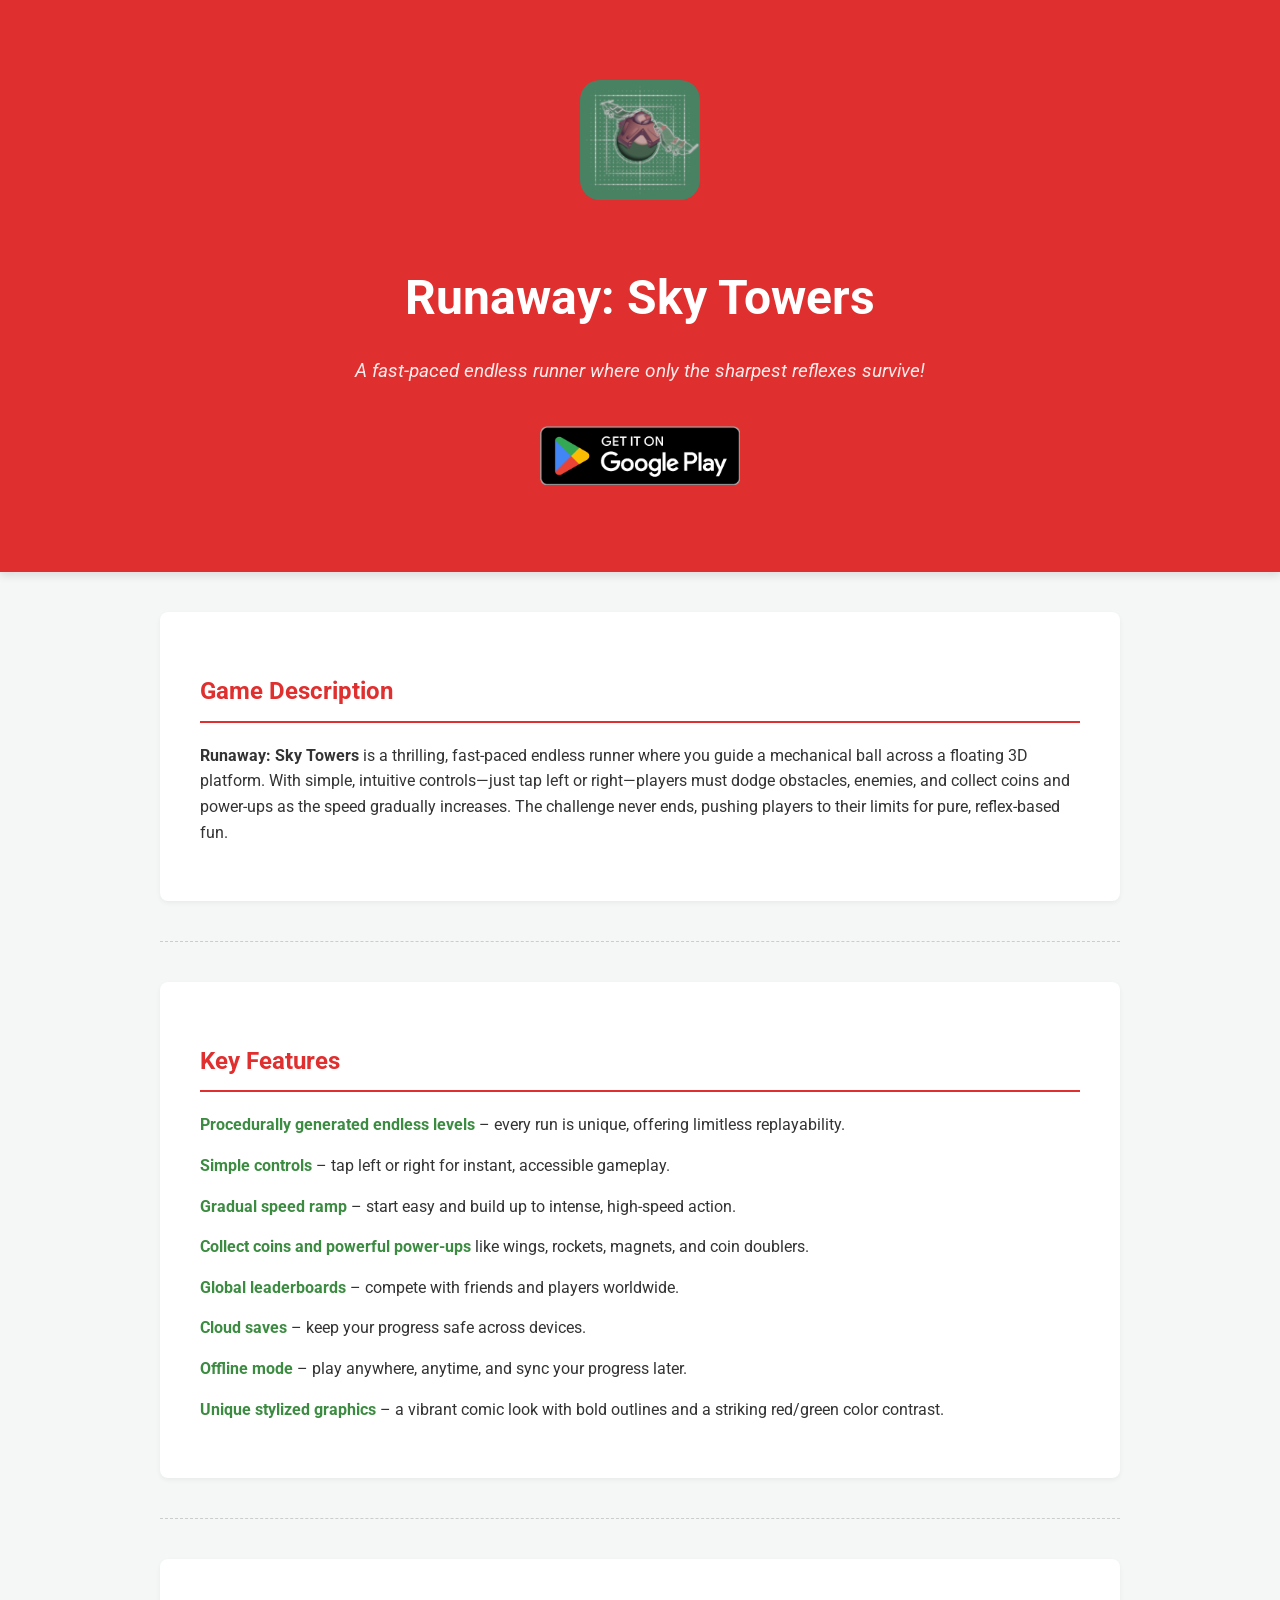
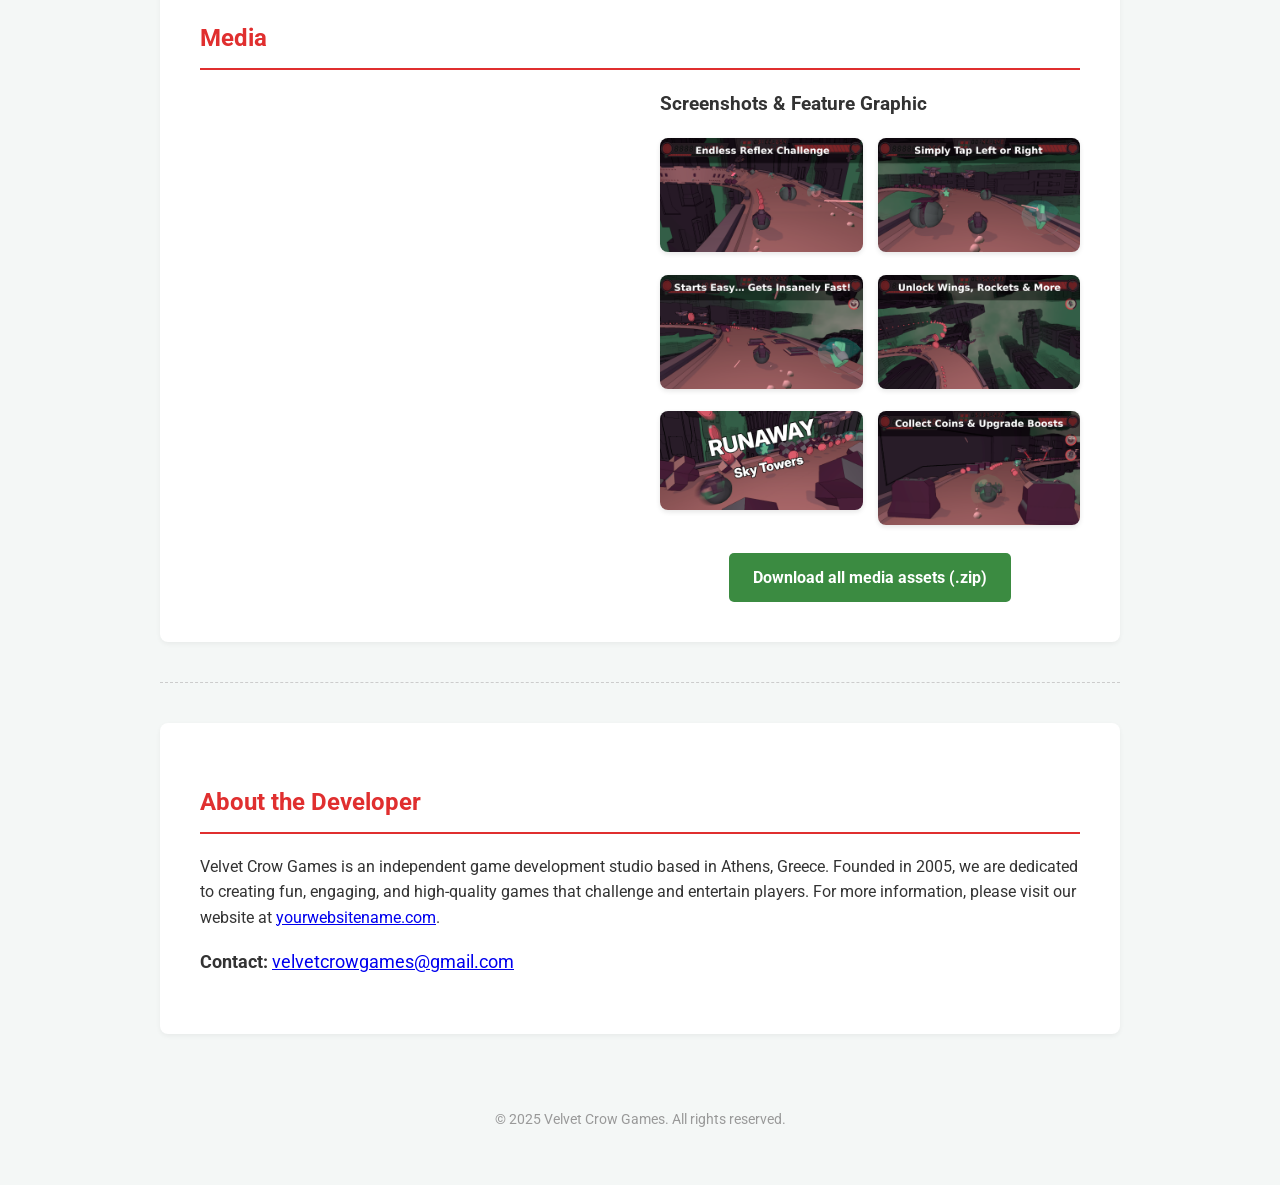
==== index.html @ 22f215f0 "basic setup" ====
<!DOCTYPE html>
<html lang="en">
<head>
    <meta charset="UTF-8">
    <meta name="viewport" content="width=device-width, initial-scale=1.0">
    <title>Runaway: Sky Towers - Press Kit</title>
    <link rel="stylesheet" href="style.css">
    <link rel="preconnect" href="https://fonts.googleapis.com">
    <link rel="preconnect" href="https://fonts.gstatic.com" crossorigin>
    <link href="https://fonts.googleapis.com/css2?family=Roboto:wght@400;700&display=swap" rel="stylesheet">
</head>
<body>

    <header class="hero">
        <div class="container">
            <img src="images/logo512.png" alt="Runaway: Sky Towers Game Icon" class="game-icon">
            <h1>Runaway: Sky Towers</h1>
            <p class="tagline">A fast-paced endless runner where only the sharpest reflexes survive!</p>
            <a href="https://play.google.com/store/apps/details?id=com.mtrstd.runaway" class="download-link">
                <img src="images/GetItOnGooglePlay_Badge_Web_color_English.png" alt="Get it on Google Play" class="google-play-badge">
            </a>
        </div>
    </header>

    <main class="container">

        <section class="game-info">
            <h2>Game Description</h2>
            <p><strong>Runaway: Sky Towers</strong> is a thrilling, fast-paced endless runner where you guide a mechanical ball across a floating 3D platform. With simple, intuitive controls—just tap left or right—players must dodge obstacles, enemies, and collect coins and power-ups as the speed gradually increases. The challenge never ends, pushing players to their limits for pure, reflex-based fun.</p>
        </section>

        <hr>

        <section class="features">
            <h2>Key Features</h2>
            <ul>
                <li><strong>Procedurally generated endless levels</strong> – every run is unique, offering limitless replayability.</li>
                <li><strong>Simple controls</strong> – tap left or right for instant, accessible gameplay.</li>
                <li><strong>Gradual speed ramp</strong> – start easy and build up to intense, high-speed action.</li>
                <li><strong>Collect coins and powerful power-ups</strong> like wings, rockets, magnets, and coin doublers.</li>
                <li><strong>Global leaderboards</strong> – compete with friends and players worldwide.</li>
                <li><strong>Cloud saves</strong> – keep your progress safe across devices.</li>
                <li><strong>Offline mode</strong> – play anywhere, anytime, and sync your progress later.</li>
                <li><strong>Unique stylized graphics</strong> – a vibrant comic look with bold outlines and a striking red/green color contrast.</li>
            </ul>
        </section>

        <hr>

        <section class="media">
            <h2>Media</h2>
            <div class="media-container">
                <div class="video-embed">
                    <iframe width="560" height="315" src="https://www.youtube.com/embed/vqihbIUhgPY?si=bxf9UjQrjkVj0zNG" title="YouTube video player" frameborder="0" allow="accelerometer; autoplay; clipboard-write; encrypted-media; gyroscope; picture-in-picture; web-share" referrerpolicy="strict-origin-when-cross-origin" allowfullscreen></iframe>
                </div>
                <div class="image-gallery">
                    <h3>Screenshots & Feature Graphic</h3>
                    <div class="gallery-grid">
                        <a href="images/shot1-thumbnail.png" download>
                            <img src="images/shot1.png" alt="Screenshot 1">
                        </a>
                        <a href="images/shot2-thumbnail.png" download>
                            <img src="images/shot2.png" alt="Screenshot 1">
                        </a>
                        <a href="images/shot3-thumbnail.png" download>
                            <img src="images/shot3.png" alt="Screenshot 1">
                        </a>
                        <a href="images/shot4-thumbnail.png" download>
                            <img src="images/shot4.png" alt="Screenshot 1">
                        </a>
                        <a href="images/feature-graphic-thumbnail.png" download>
                            <img src="images/feature-graphic.png" alt="Screenshot 1">
                        </a>
                        <a href="images/shot5-thumbnail.png" download>
                            <img src="images/shot5.png" alt="Screenshot 1">
                        </a>
                    </div>
                    <a href="assets.zip" class="download-all-button" download>Download all media assets (.zip)</a>
                </div>
            </div>
        </section>

        <hr>

        <section class="about-dev">
            <h2>About the Developer</h2>
            <p>Velvet Crow Games is an independent game development studio based in Athens, Greece. Founded in 2005, we are dedicated to creating fun, engaging, and high-quality games that challenge and entertain players. For more information, please visit our website at <a href="http://www.yourwebsitename.com">yourwebsitename.com</a>.</p>
            <p class="contact-info"><strong>Contact:</strong> <a href="mailto:velvetcrowgames@gmail.com">velvetcrowgames@gmail.com</a></p>
        </section>

    </main>

    <footer>
        <div class="container">
            <p>&copy; 2025 Velvet Crow Games. All rights reserved.</p>
        </div>
    </footer>

</body>
</html>
---- style.css ----
body {
    font-family: 'Roboto', sans-serif;
    line-height: 1.6;
    margin: 0;
    padding: 0;
    background-color: #f4f7f6;
    color: #333;
}

.container {
    max-width: 960px;
    margin: 0 auto;
    padding: 20px;
}

.hero {
    background-color: #e02f2f; /* A bold red for the hero section */
    color: white;
    text-align: center;
    padding: 60px 20px;
    box-shadow: 0 4px 8px rgba(0, 0, 0, 0.1);
}

.hero h1 {
    font-size: 3em;
    margin-bottom: 10px;
    font-weight: 700;
}

.hero .game-icon {
    width: 120px;
    height: 120px;
    border-radius: 20px;
    margin-bottom: 20px;
}

.hero .tagline {
    font-size: 1.2em;
    font-style: italic;
    opacity: 0.9;
}

.google-play-badge {
    width: 200px;
    margin-top: 20px;
    transition: transform 0.3s ease;
}

.google-play-badge:hover {
    transform: scale(1.05);
}

section {
    background-color: white;
    padding: 40px;
    margin-top: 20px;
    border-radius: 8px;
    box-shadow: 0 2px 5px rgba(0, 0, 0, 0.05);
}

h2 {
    color: #e02f2f;
    border-bottom: 2px solid #e02f2f;
    padding-bottom: 10px;
    margin-bottom: 20px;
}

ul {
    list-style-type: none;
    padding: 0;
}

li {
    margin-bottom: 15px;
}

li strong {
    color: #3b8b41; /* A contrasting green for the feature titles */
}

hr {
    border: none;
    border-top: 1px dashed #ccc;
    margin: 40px 0;
}

.media-container {
    display: flex;
    flex-direction: column;
    gap: 40px;
}

.video-embed {
    position: relative;
    width: 100%;
    padding-bottom: 56.25%; /* 16:9 aspect ratio */
    height: 0;
    overflow: hidden;
    border-radius: 8px;
}

.video-embed iframe {
    position: absolute;
    top: 0;
    left: 0;
    width: 100%;
    height: 100%;
    border: 0;
}

.image-gallery h3 {
    margin-top: 0;
}

.gallery-grid {
    display: grid;
    grid-template-columns: repeat(auto-fit, minmax(150px, 1fr));
    gap: 15px;
    margin-bottom: 20px;
}

.gallery-grid img {
    width: 100%;
    height: auto;
    border-radius: 8px;
    box-shadow: 0 2px 5px rgba(0, 0, 0, 0.1);
    transition: transform 0.2s ease, box-shadow 0.2s ease;
}

.gallery-grid img:hover {
    transform: translateY(-5px);
    box-shadow: 0 5px 15px rgba(0, 0, 0, 0.2);
}

.download-all-button {
    display: block;
    width: fit-content;
    margin: 0 auto;
    padding: 12px 24px;
    background-color: #3b8b41;
    color: white;
    text-decoration: none;
    border-radius: 5px;
    font-weight: bold;
    transition: background-color 0.3s ease;
}

.download-all-button:hover {
    background-color: #2e6e33;
}

.about-dev p.contact-info {
    font-size: 1.1em;
}

footer {
    text-align: center;
    padding: 20px;
    color: #999;
    font-size: 0.9em;
}

@media (min-width: 768px) {
    .media-container {
        flex-direction: row;
        align-items: flex-start;
    }

    .video-embed, .image-gallery {
        flex: 1;
    }
}
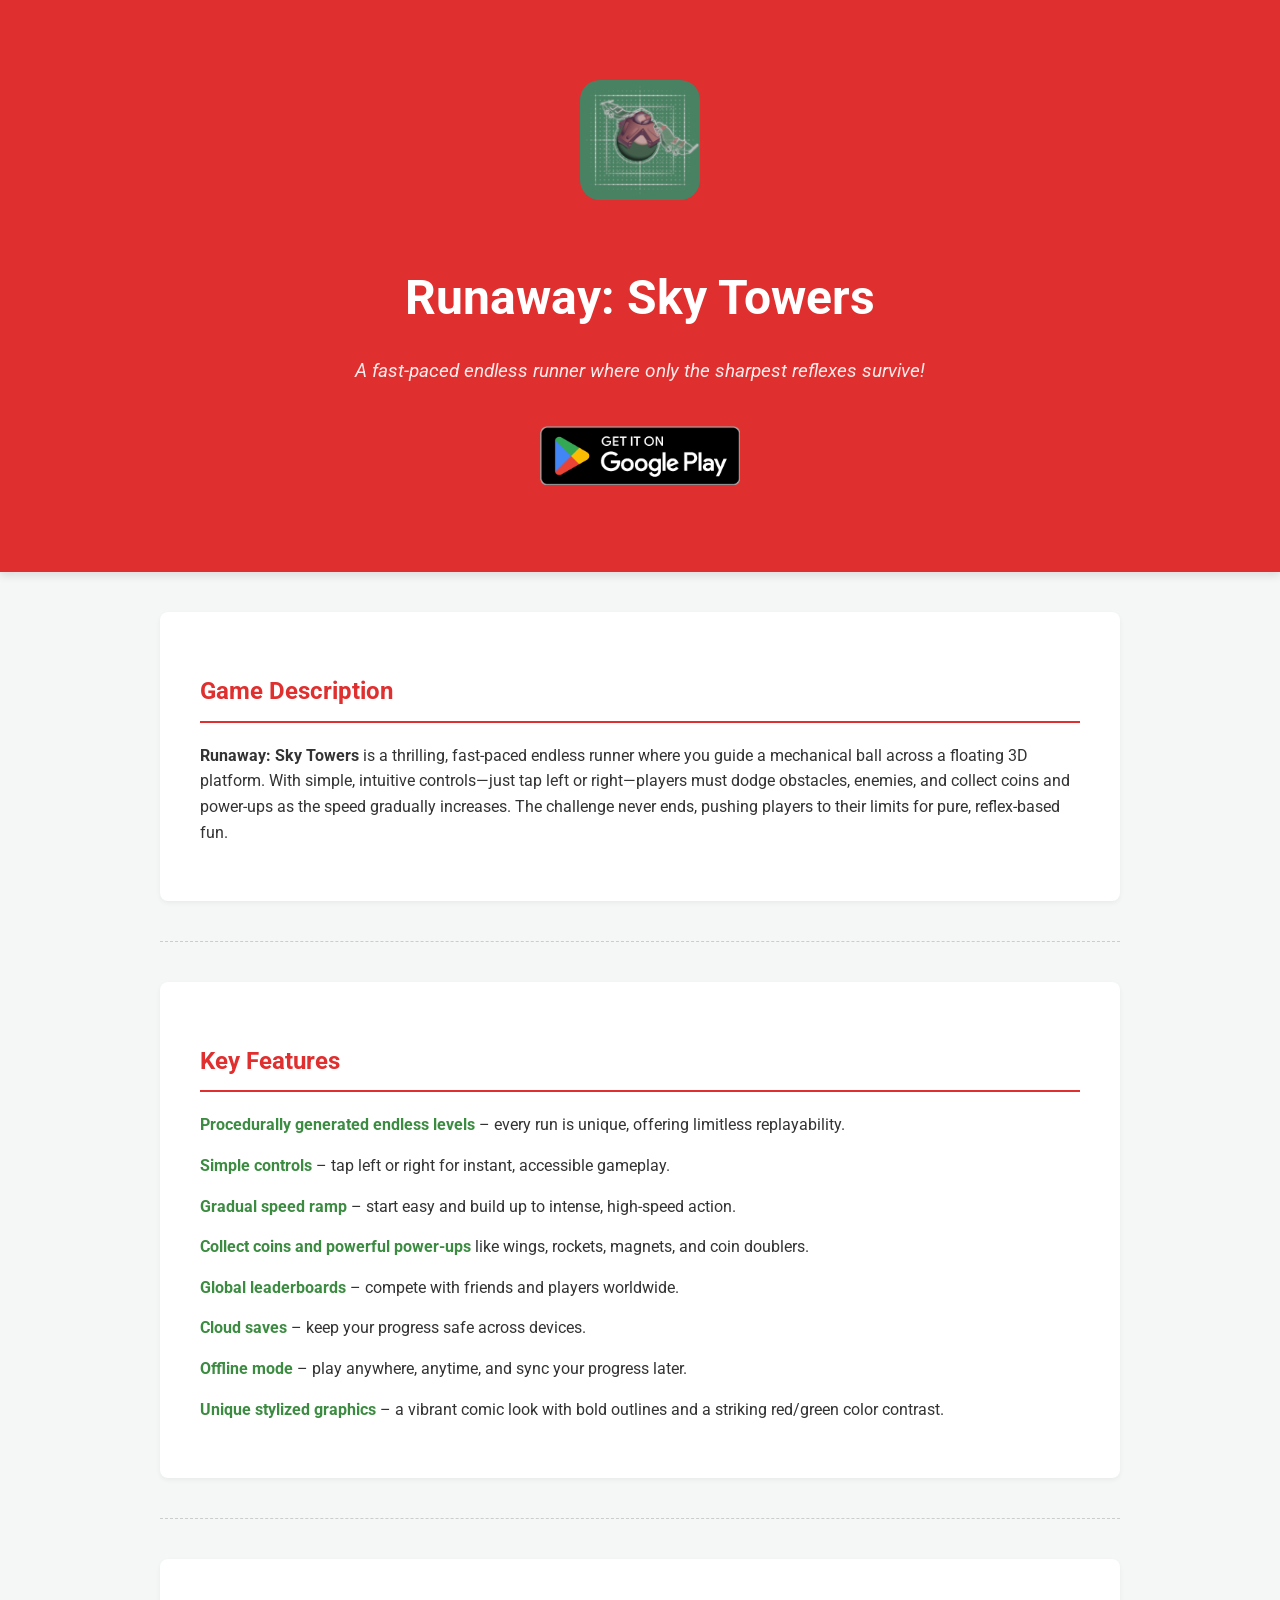
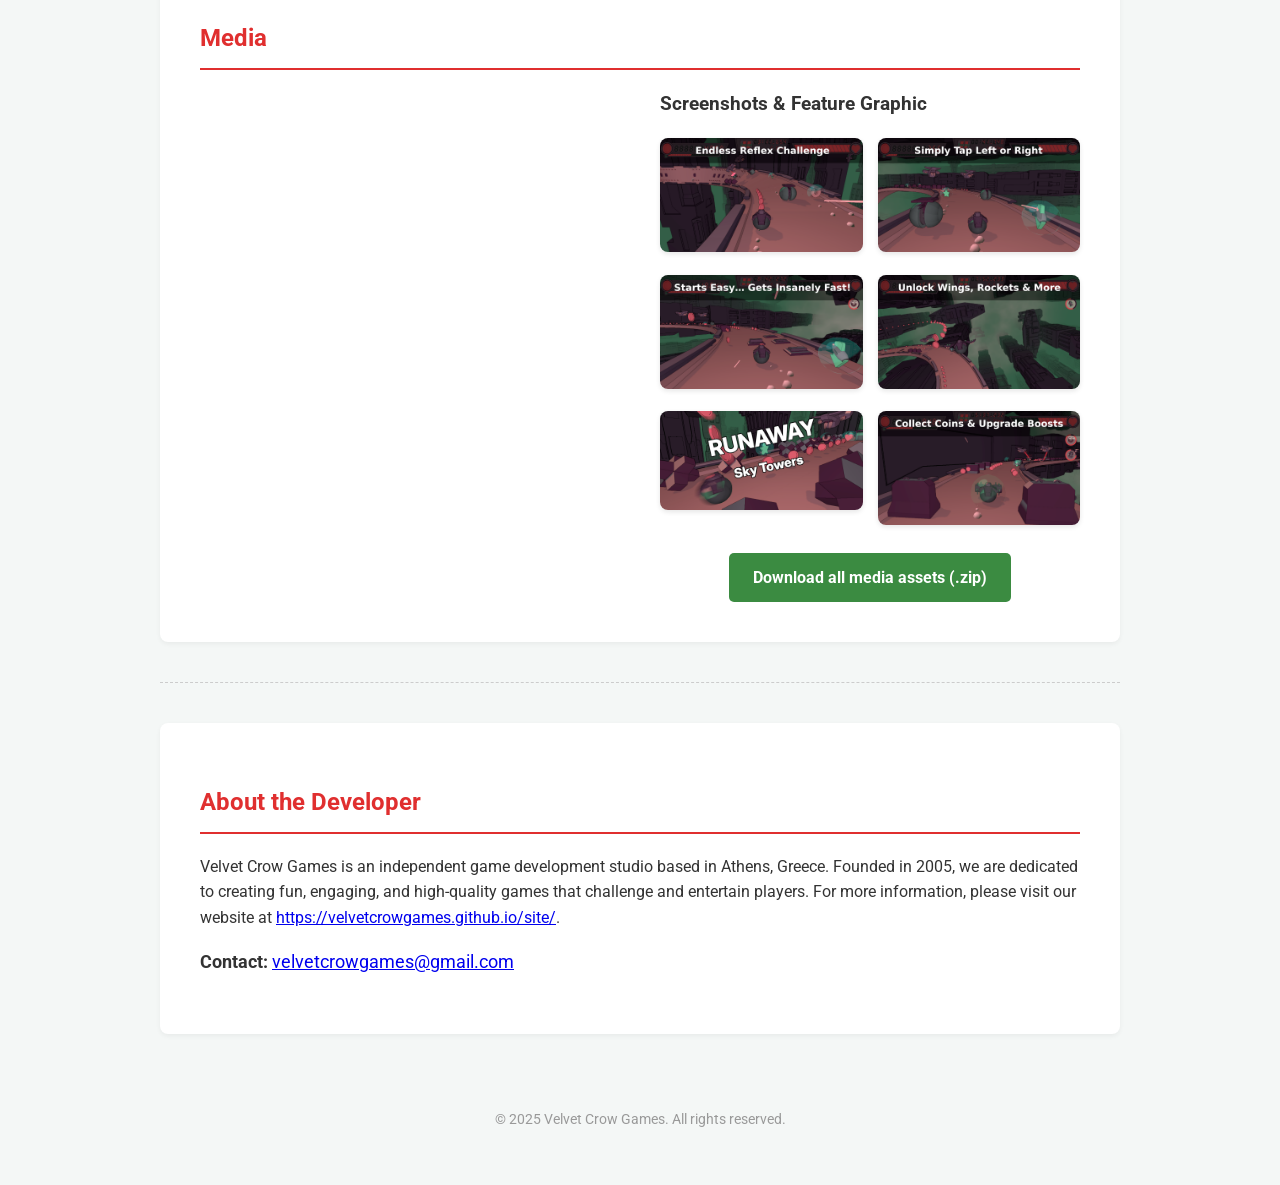
==== commit 6a1a1c9b: "added company site" ====
--- a/index.html
+++ b/index.html
@@ -84,7 +84,7 @@
 
         <section class="about-dev">
             <h2>About the Developer</h2>
-            <p>Velvet Crow Games is an independent game development studio based in Athens, Greece. Founded in 2005, we are dedicated to creating fun, engaging, and high-quality games that challenge and entertain players. For more information, please visit our website at <a href="http://www.yourwebsitename.com">yourwebsitename.com</a>.</p>
+            <p>Velvet Crow Games is an independent game development studio based in Athens, Greece. Founded in 2005, we are dedicated to creating fun, engaging, and high-quality games that challenge and entertain players. For more information, please visit our website at <a href="https://velvetcrowgames.github.io/site/">https://velvetcrowgames.github.io/site/</a>.</p>
             <p class="contact-info"><strong>Contact:</strong> <a href="mailto:velvetcrowgames@gmail.com">velvetcrowgames@gmail.com</a></p>
         </section>
 
